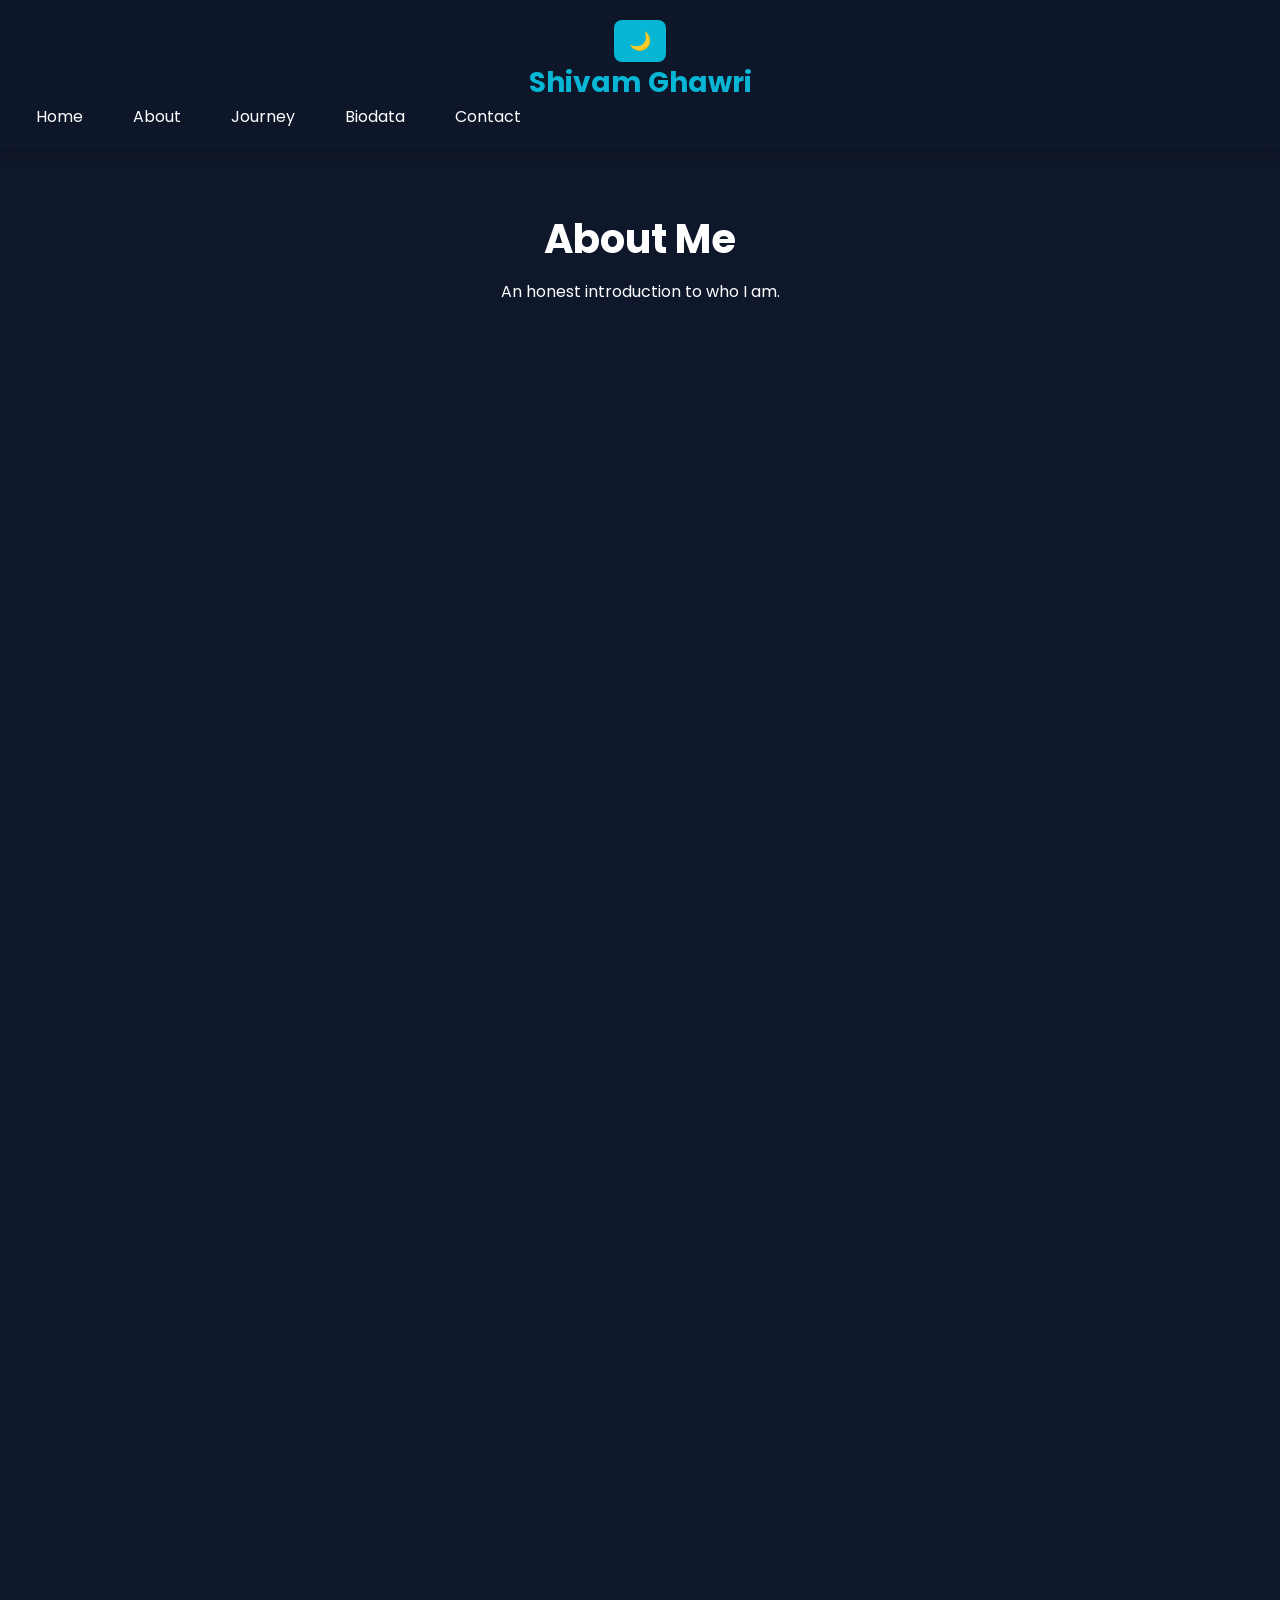
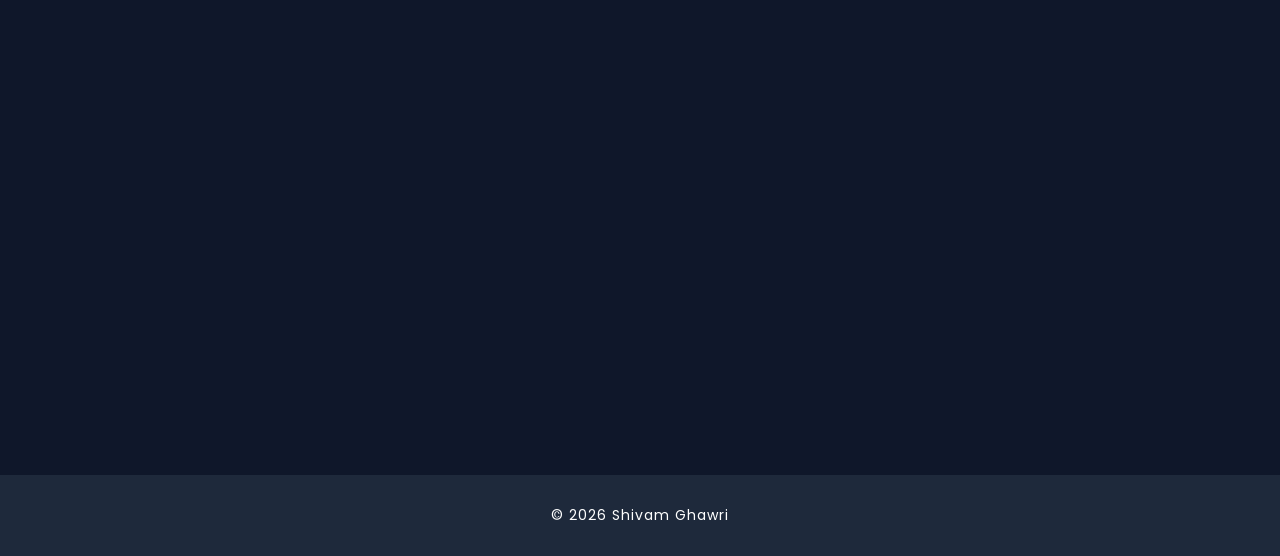
==== about.html @ 6c8f43db "Shivamghawriweb This is a website where I showing myself" ====
<!DOCTYPE html>
<html lang="en">

<head>

<meta charset="UTF-8">
<meta name="viewport" content="width=device-width, initial-scale=1.0">


<title>About Me | Shivam Ghawri</title>
<link rel="preconnect" href="https://fonts.googleapis.com">

<link rel="preconnect" href="https://fonts.gstatic.com" crossorigin>

<link href="https://fonts.googleapis.com/css2?family=Poppins:wght@300;400;500;600;700&display=swap" rel="stylesheet">

<link rel="stylesheet" href="style.css">

</head>

<body>

<nav class="navbar">
  <button id="themeToggle">
  🌙
</button>

<h1 class="logo">
Shivam Ghawri
</h1>
<button class="menu-btn" onclick="toggleMenu()">
  ☰
</button>

<ul class="nav-links">

<li><a href="index.html">Home</a></li>

<li><a href="about.html">About</a></li>

<li><a href="journey.html">Journey</a></li>

<li><a href="biodata.html">Biodata</a></li>

<li><a href="contact.html">Contact</a></li>

</ul>

</nav>

<section class="page-title">

<h1>About Me</h1>

<p>
An honest introduction to who I am.
</p>

</section>

<section class="card">

<h2>Who Am I?</h2>

<p>
My name is Shivam Ghawri. I am a student from Madhya Pradesh,
currently pursuing B.Sc. Computer Science.
Along with my studies, I am preparing for government examinations
and continuously working on improving myself.
</p>

</section>

<section class="card">

<h2>My Personality</h2>

<ul>

<li>Honest and self-aware</li>

<li>Helpful by nature</li>

<li>Rational thinker</li>

<li>Patriotic</li>

<li>Curious learner</li>

<li>Always trying to improve</li>

</ul>

</section>

<section class="card">

<h2>My Strengths</h2>

<ul>

<li>I keep trying after failures.</li>

<li>I learn from mistakes.</li>

<li>I value family.</li>

<li>I am sincere towards my goals.</li>

<li>I observe things carefully.</li>

</ul>

</section>

<section class="card">

<h2>Areas I Am Improving</h2>

<ul>

<li>Overthinking</li>

<li>Procrastination</li>

<li>Consistency</li>

<li>Fitness</li>

<li>Discipline</li>

</ul>

</section>

<section class="card">

<h2>My Values</h2>

<p>
Family, honesty, rational thinking,
integrity, brotherhood and responsibility
are the values that guide my life.
</p>

</section>

<section class="card">

<h2>My Philosophy</h2>

<blockquote>

"What if you don't find the sea?
There is still water here."

</blockquote>

<p>
I believe life is not about being perfect.
It is about learning, improving,
helping others and making the best use
of the time we have.
</p>

</section>

<footer>
  <button id="topBtn">
↑
</button>

<p>
© 2026 Shivam Ghawri
</p>

</footer>

<script src="script.js"></script>

</body>
</html>
---- style.css ----
html {
  scroll-behavior: smooth;
}
* {
  margin: 0;
  padding: 0;
  box-sizing: border-box;
}

body {
  background: #0F172A;
  color: white;
  font-family: 'Poppins', sans-serif;
}

.navbar{

position:sticky;

top:0;

z-index:1000;

background:rgba(15,23,42,0.95);

backdrop-filter:blur(10px);

padding:20px;

text-align:center;

box-shadow:0 2px 15px rgba(0,0,0,0.3);

}
.logo {
  font-size: 28px;
  font-weight: bold;
  color: #06B6D4;
}

.nav-links {
  display: flex;
  gap: 18px;
  list-style: none;
  flex-wrap: wrap;
}

.nav-links a {
  text-decoration: none;
  color: white;
  
  padding: 10px 16px;
  
  border-radius: 8px;
  
  transition: 0.3s ease;
}

.nav-links a:hover {
  background: #06B6D4;
  transform: translateY(-2px);
}

.hero{

min-height:80vh;

display:flex;
flex-direction:column;

justify-content:center;
align-items:center;

text-align:center;

padding:20px;

background:
linear-gradient(
135deg,
#0F172A,
#1E293B,
#334155
);

}

.hero h2 {
  
  font-size: 50px;
  
  margin-bottom: 20px;
  
  color: #06B6D4;

text-shadow:
0 0 5px #06B6D4,
0 0 10px #06B6D4;
  
}

.hero p {
  
  font-size: 18px;
  
  max-width: 800px;
  
  line-height: 1.8;
  
}

.btn {
  
  display: inline-block;
  
  margin-top: 30px;
  
  padding: 15px 30px;
  
  background: #06B6D4;
  
  color: white;
  
  font-weight: bold;
  
  border-radius: 10px;
  
  text-decoration: none;
  
  transition: 0.3s;
  
}
.btn:hover {
  
  transform: scale(1.05);
  
  background: #0891B2;
  
}

footer {
  
  text-align: center;
  
  padding: 30px;
  
  background: #1E293B;
  
  margin-top: 80px;
  
  font-size: 14px;
  
  letter-spacing: 1px;
  
}
.page-title {
  text-align: center;
  padding: 60px 20px;
}

.page-title h1 {
  font-size: 40px;
  margin-bottom: 10px;
}

.card {
  
  width: 90%;
  max-width: 950px;
  
  margin: 30px auto;
  
  padding: 30px;
  
  background: rgba(30, 41, 59, 0.8);
  
  border-radius: 18px;
  
  backdrop-filter: blur(8px);
  
  box-shadow: 0 5px 20px rgba(0, 0, 0, 0.3);
  
  transition: 0.3s;
  
}
.card:hover {
  
  transform: translateY(-5px);
  
}

.card h2 {
  color: #06B6D4;
  margin-bottom: 15px;
}

.card p {
  line-height: 1.8;
}

.card ul {
  padding-left: 20px;
}

.card li {
  margin-bottom: 10px;
}

blockquote {
  font-style: italic;
  font-size: 22px;
  text-align: center;
  margin: 20px 0;
  color: #06B6D4;
}
.biodata-table {
  width: 100%;
  border-collapse: collapse;
}

.biodata-table td {
  padding: 12px;
  border-bottom: 1px solid #334155;
}

.biodata-table td:first-child {
  font-weight: bold;
  width: 40%;
  color: #06B6D4;
}
.gallery-container {
  display: flex;
  flex-wrap: wrap;
  justify-content: center;
  gap: 25px;
  padding: 40px 20px;
}

.gallery-item {
  background: #1E293B;
  padding: 15px;
  border-radius: 12px;
  width: 280px;
  text-align: center;
  transition: 0.3s;
}



.gallery-item:hover{

transform:
translateY(-8px)
scale(1.03);

}

.gallery-item img {
  width: 100%;
  height: 250px;
  object-fit: cover;
  border-radius: 10px;
}

.gallery-item h3 {
  margin-top: 10px;
  color: #06B6D4;
}
.contact-container {
  display: flex;
  flex-wrap: wrap;
  justify-content: center;
  gap: 25px;
  padding: 40px 20px;
}

.contact-card {
  background: #1E293B;
  padding: 25px;
  width: 300px;
  border-radius: 12px;
  text-align: center;
  transition: 0.3s;
}

.contact-card:hover {
  transform: translateY(-5px);
}

.contact-card h2 {
  margin-bottom: 15px;
  color: #06B6D4;
}

.contact-card a {
  color: white;
  text-decoration: none;
  word-break: break-word;
}

.contact-card p {
  line-height: 1.6;
}
@media(max-width:768px) {
  
  .navbar {
    flex-direction: column;
  }
  
  .logo {
    margin-bottom: 15px;
  }
  
  .nav-links {
    justify-content: center;
  }
  
}
#topBtn{

display:none;

position:fixed;

bottom:20px;

right:20px;

z-index:999;

background:#06B6D4;

color:white;

border:none;

padding:15px 18px;

border-radius:50%;

cursor:pointer;

font-size:20px;

box-shadow:0 4px 10px rgba(0,0,0,0.3);

transition:0.3s;
}

#topBtn:hover{

background:#0891B2;

transform:scale(1.1);

}
.nav-links a.active {
  
  background: #06B6D4;
  
  color: white;
  
  font-weight: bold;
  
}
.card {
  
  opacity: 0;
  
  transform: translateY(40px);
  
  transition: all 0.8s ease;
  
}

.card.show {
  
  opacity: 1;
  
  transform: translateY(0);
  
}
#themeToggle {
  background: #06B6D4;
  border: none;
  padding: 10px 15px;
  border-radius: 8px;
  cursor: pointer;
  font-size: 18px;
}

.light-mode {
  background: #F8FAFC;
  color: #0F172A;
}

.light-mode .navbar {
  background: #E2E8F0;
}

.light-mode .card {
  background: #FFFFFF;
  color: #0F172A;
}

.light-mode footer {
  background: #E2E8F0;
  color: #0F172A;
}

.light-mode .contact-card,
.light-mode .gallery-item {
  background: #FFFFFF;
  color: #0F172A;
}
.menu-btn{
display:none;

background:#06B6D4;
color:white;

border:none;

padding:10px 15px;

font-size:22px;

border-radius:8px;

cursor:pointer;
}
@media(max-width:768px){

.menu-btn{
display:block;
margin-bottom:15px;
}

.nav-links{

display:none;

flex-direction:column;

width:100%;

text-align:center;

gap:12px;

}

.nav-links.show{
display:flex;
}

}
#lightbox{

display:none;

position:fixed;

top:0;
left:0;

width:100%;
height:100%;

background:rgba(0,0,0,0.9);

z-index:9999;

justify-content:center;
align-items:center;

}

#lightboxImg{

max-width:90%;
max-height:90%;

border-radius:10px;

}

#closeLightbox{

position:absolute;

top:20px;
right:30px;

font-size:35px;

cursor:pointer;

color:white;

}
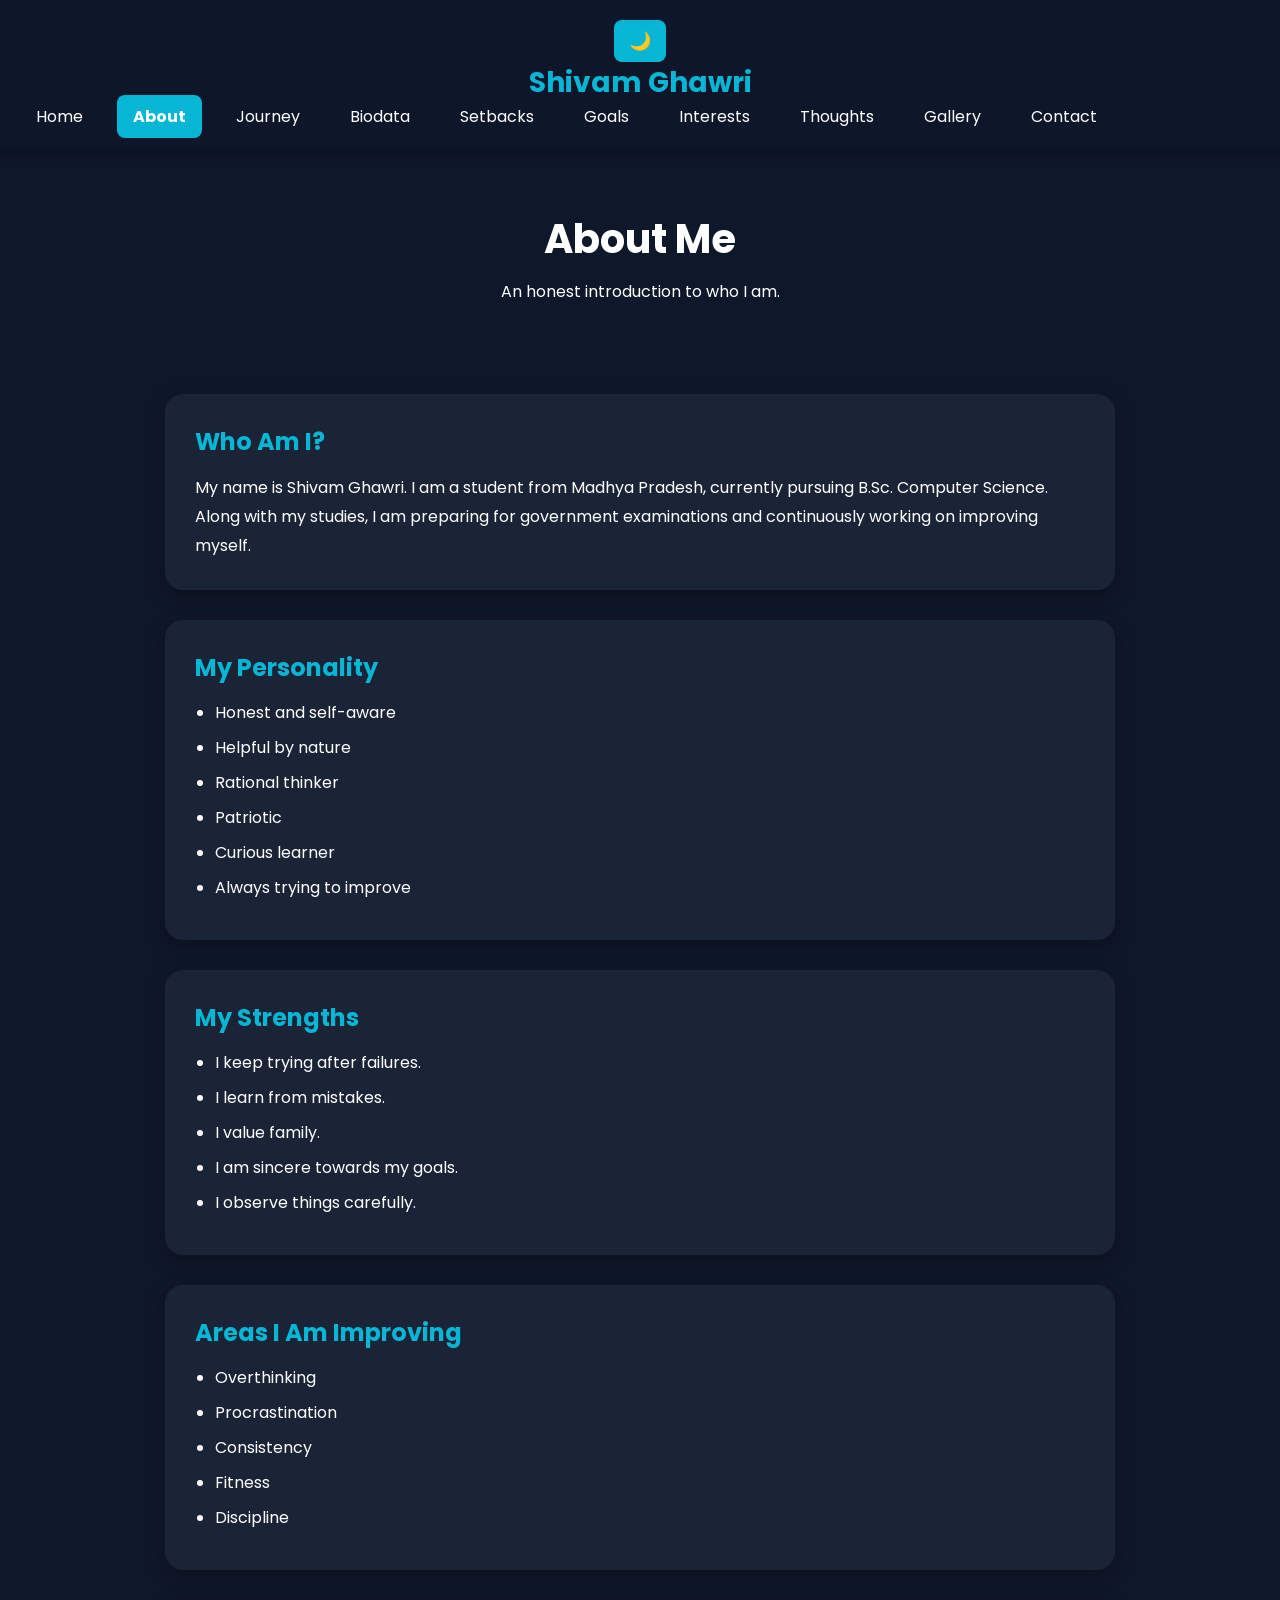
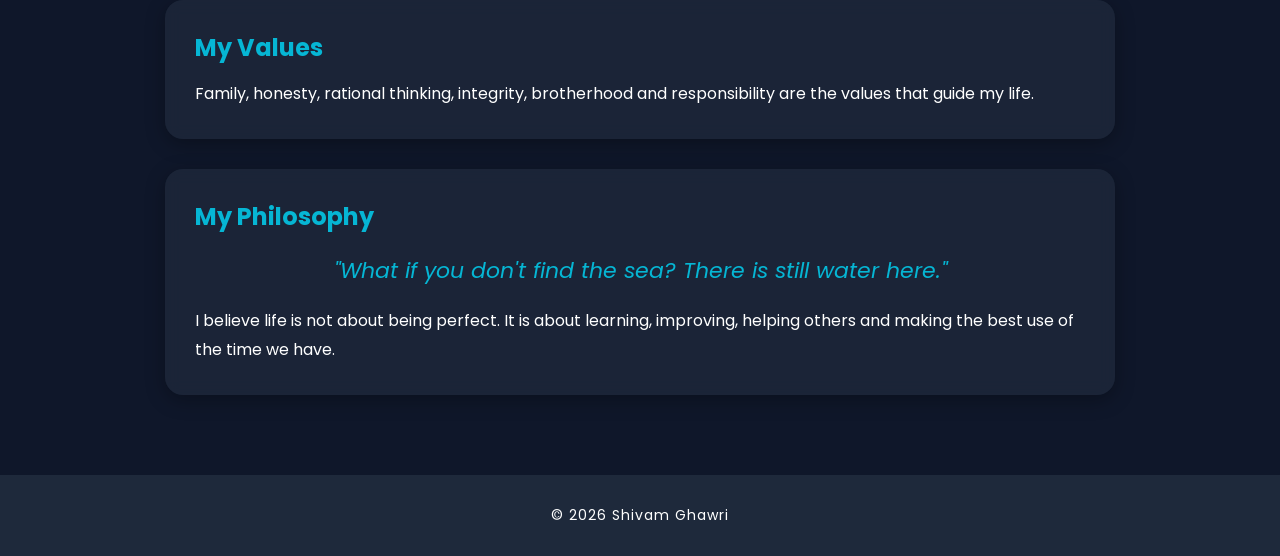
==== commit aad5a77c: "Update about.html" ====
--- a/about.html
+++ b/about.html
@@ -33,7 +33,6 @@
 </button>
 
 <ul class="nav-links">
-
 <li><a href="index.html">Home</a></li>
 
 <li><a href="about.html">About</a></li>
@@ -42,7 +41,19 @@
 
 <li><a href="biodata.html">Biodata</a></li>
 
+<li><a href="setbacks.html">Setbacks</a></li>
+
+<li><a href="goal.html">Goals</a></li>
+
+<li><a href="interests.html">Interests</a></li>
+
+<li><a href="thoughts.html">Thoughts</a></li>
+
+<li><a href="gallery.html">Gallery</a></li>
+
+
 <li><a href="contact.html">Contact</a></li>
+
 
 </ul>
 
@@ -179,4 +190,4 @@
 <script src="script.js"></script>
 
 </body>
-</html>+</html>
